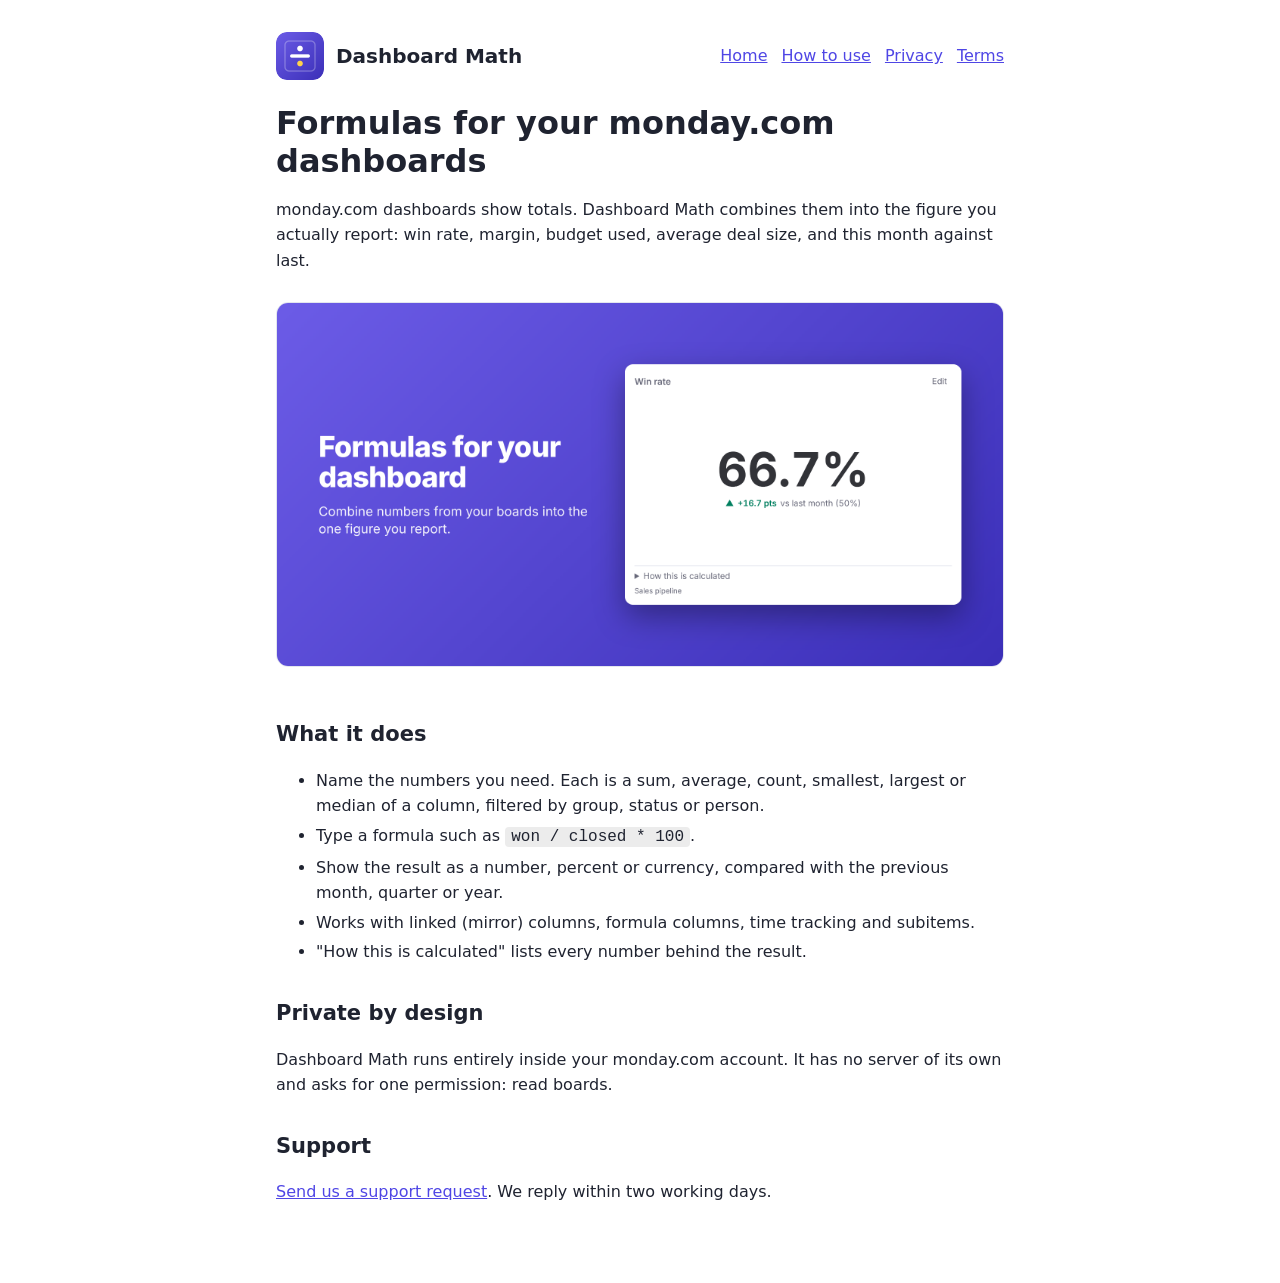
==== index.html @ 02962e9d "Dashboard Math public pages" ====
<!doctype html><html lang="en"><head><meta charset="utf-8"><meta name="viewport" content="width=device-width,initial-scale=1"><link rel="stylesheet" href="style.css"><title>Dashboard Math: formulas for monday.com dashboards</title></head><body><main><header><img src="icon-192.png" alt=""><strong>Dashboard Math</strong><nav><a href="index.html">Home</a><a href="how-to.html">How to use</a><a href="privacy.html">Privacy</a><a href="terms.html">Terms</a></nav></header>
<h1>Formulas for your monday.com dashboards</h1>
<p>monday.com dashboards show totals. Dashboard Math combines them into the figure you actually report: win rate, margin, budget used, average deal size, and this month against last.</p>
<img class="shot" src="gallery-g1.png" alt="A Dashboard Math widget showing a win rate of 66.7 percent, up 16.7 points on last month">
<h2>What it does</h2>
<ul><li>Name the numbers you need. Each is a sum, average, count, smallest, largest or median of a column, filtered by group, status or person.</li>
<li>Type a formula such as <code>won / closed * 100</code>.</li>
<li>Show the result as a number, percent or currency, compared with the previous month, quarter or year.</li>
<li>Works with linked (mirror) columns, formula columns, time tracking and subitems.</li>
<li>"How this is calculated" lists every number behind the result.</li></ul>
<h2>Private by design</h2>
<p>Dashboard Math runs entirely inside your monday.com account. It has no server of its own and asks for one permission: read boards.</p>
<h2>Support</h2><p><a href="https://github.com/micwalker17/dashboard-math-site/issues/new">Send us a support request</a>. We reply within two working days.</p>
</main></body></html>
---- style.css ----
:root{--bg:#fff;--fg:#1f2330;--muted:#5b6172;--line:#e3e6ee;--accent:#4f46e5}
@media (prefers-color-scheme:dark){:root{--bg:#14161d;--fg:#e9ebf2;--muted:#a3a9ba;--line:#2a2e3a;--accent:#8b85ff}}
*{box-sizing:border-box}body{margin:0;background:var(--bg);color:var(--fg);font:16px/1.6 Inter,"Segoe UI",system-ui,Arial,sans-serif}
main{max-width:760px;margin:0 auto;padding:32px 16px 64px}
header{display:flex;align-items:center;gap:12px;margin-bottom:24px}header img{width:48px;height:48px;border-radius:11px}
header strong{font-size:20px}nav{margin-left:auto;display:flex;gap:14px;flex-wrap:wrap}a{color:var(--accent)}
h1{font-size:32px;line-height:1.2;margin:8px 0 12px}h2{font-size:21px;margin:32px 0 8px}
img.shot{max-width:100%;border:1px solid var(--line);border-radius:12px;margin:12px 0;background:#fff}
.muted{color:var(--muted);font-size:14px}code{background:rgba(127,127,127,.15);padding:1px 6px;border-radius:4px}
li{margin:4px 0}
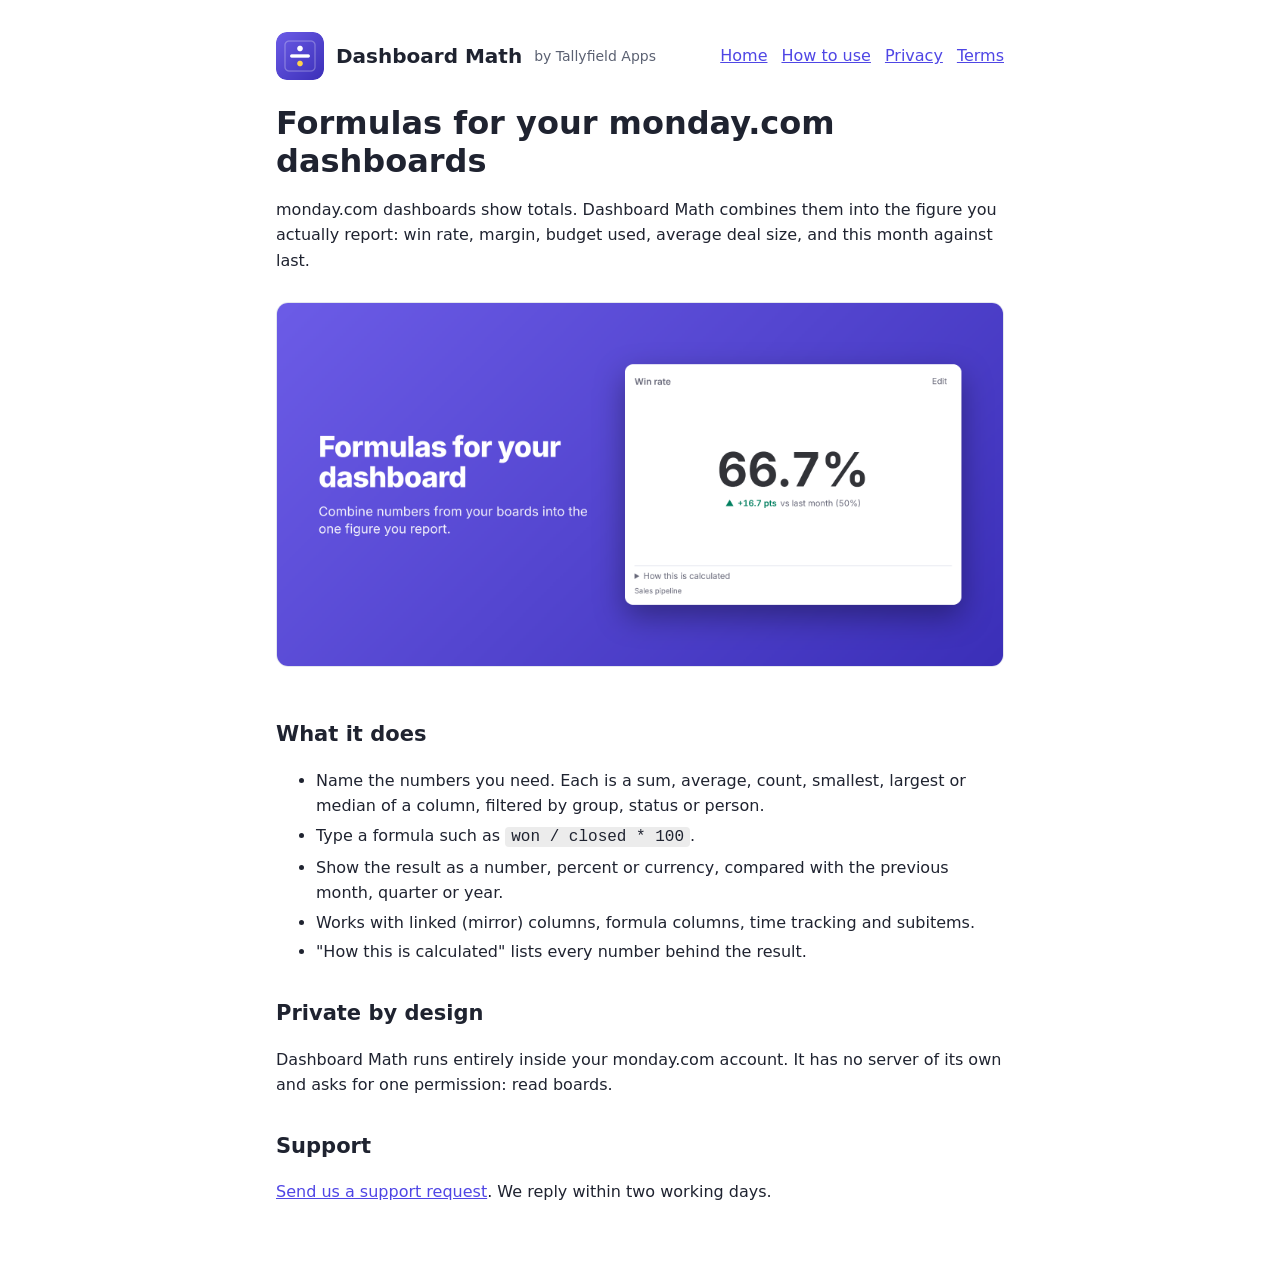
==== commit 62e9beb7: "Add provider name" ====
--- a/index.html
+++ b/index.html
@@ -1,4 +1,4 @@
-<!doctype html><html lang="en"><head><meta charset="utf-8"><meta name="viewport" content="width=device-width,initial-scale=1"><link rel="stylesheet" href="style.css"><title>Dashboard Math: formulas for monday.com dashboards</title></head><body><main><header><img src="icon-192.png" alt=""><strong>Dashboard Math</strong><nav><a href="index.html">Home</a><a href="how-to.html">How to use</a><a href="privacy.html">Privacy</a><a href="terms.html">Terms</a></nav></header>
+<!doctype html><html lang="en"><head><meta charset="utf-8"><meta name="viewport" content="width=device-width,initial-scale=1"><link rel="stylesheet" href="style.css"><title>Dashboard Math: formulas for monday.com dashboards</title></head><body><main><header><img src="icon-192.png" alt=""><strong>Dashboard Math</strong> <span class="muted">by Tallyfield Apps</span><nav><a href="index.html">Home</a><a href="how-to.html">How to use</a><a href="privacy.html">Privacy</a><a href="terms.html">Terms</a></nav></header>
 <h1>Formulas for your monday.com dashboards</h1>
 <p>monday.com dashboards show totals. Dashboard Math combines them into the figure you actually report: win rate, margin, budget used, average deal size, and this month against last.</p>
 <img class="shot" src="gallery-g1.png" alt="A Dashboard Math widget showing a win rate of 66.7 percent, up 16.7 points on last month">
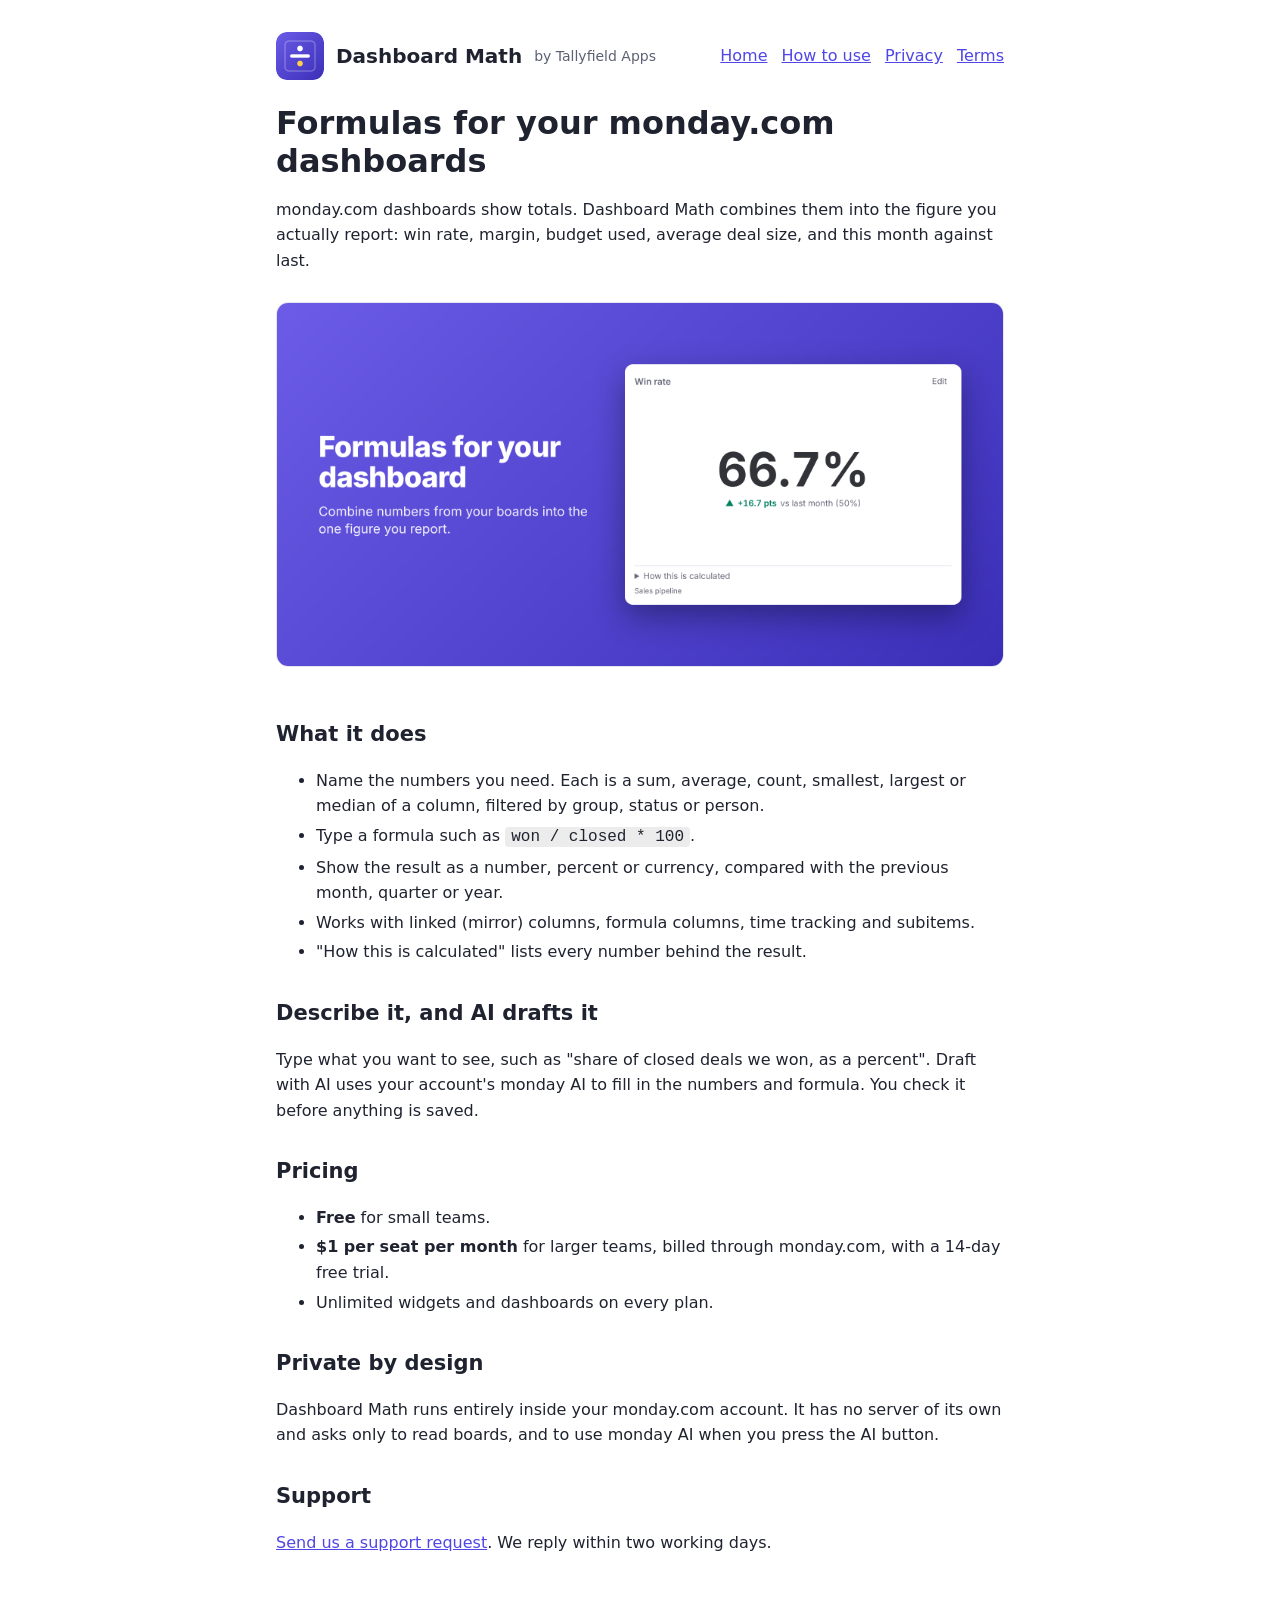
==== commit 85bc44cc: "Add AI and pricing sections" ====
--- a/index.html
+++ b/index.html
@@ -8,7 +8,11 @@
 <li>Show the result as a number, percent or currency, compared with the previous month, quarter or year.</li>
 <li>Works with linked (mirror) columns, formula columns, time tracking and subitems.</li>
 <li>"How this is calculated" lists every number behind the result.</li></ul>
+<h2>Describe it, and AI drafts it</h2>
+<p>Type what you want to see, such as "share of closed deals we won, as a percent". Draft with AI uses your account's monday AI to fill in the numbers and formula. You check it before anything is saved.</p>
+<h2 id="pricing">Pricing</h2>
+<ul><li><strong>Free</strong> for small teams.</li><li><strong>$1 per seat per month</strong> for larger teams, billed through monday.com, with a 14-day free trial.</li><li>Unlimited widgets and dashboards on every plan.</li></ul>
 <h2>Private by design</h2>
-<p>Dashboard Math runs entirely inside your monday.com account. It has no server of its own and asks for one permission: read boards.</p>
+<p>Dashboard Math runs entirely inside your monday.com account. It has no server of its own and asks only to read boards, and to use monday AI when you press the AI button.</p>
 <h2>Support</h2><p><a href="https://github.com/micwalker17/dashboard-math-site/issues/new">Send us a support request</a>. We reply within two working days.</p>
 </main></body></html>
